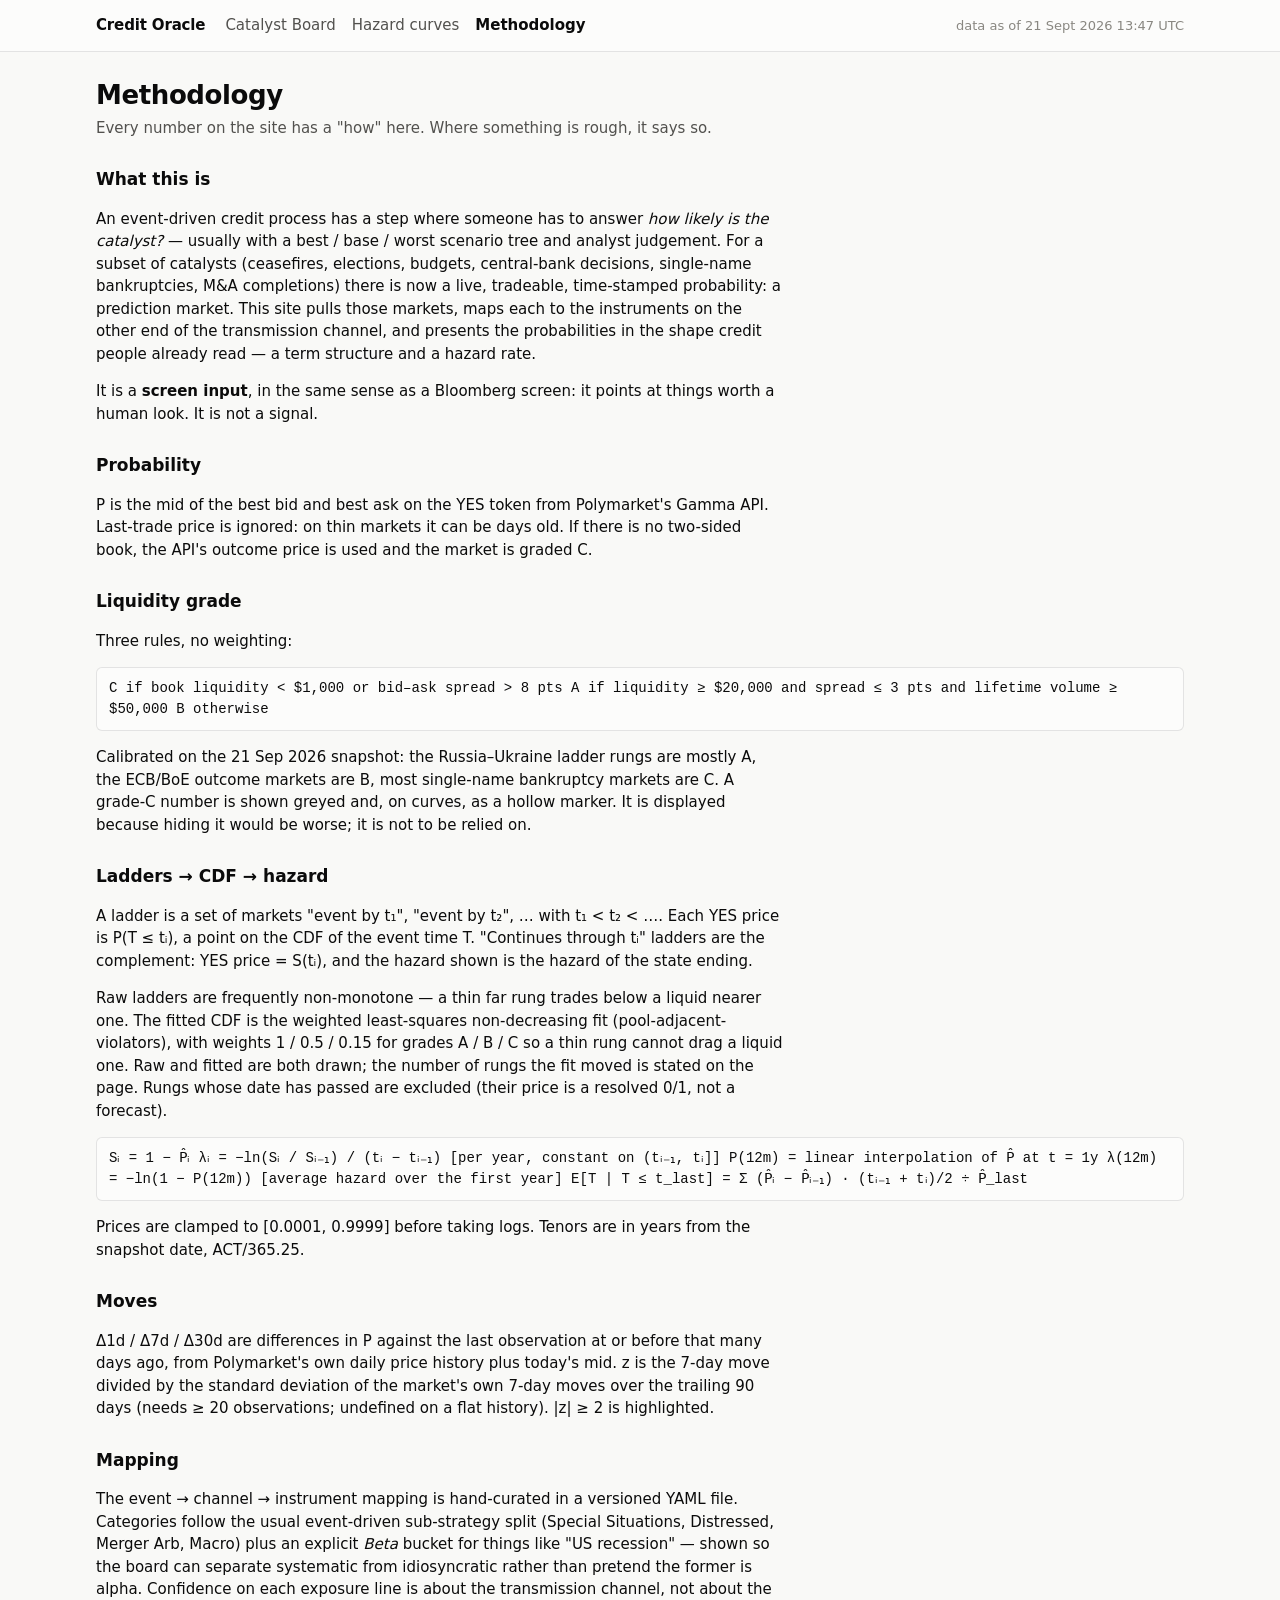
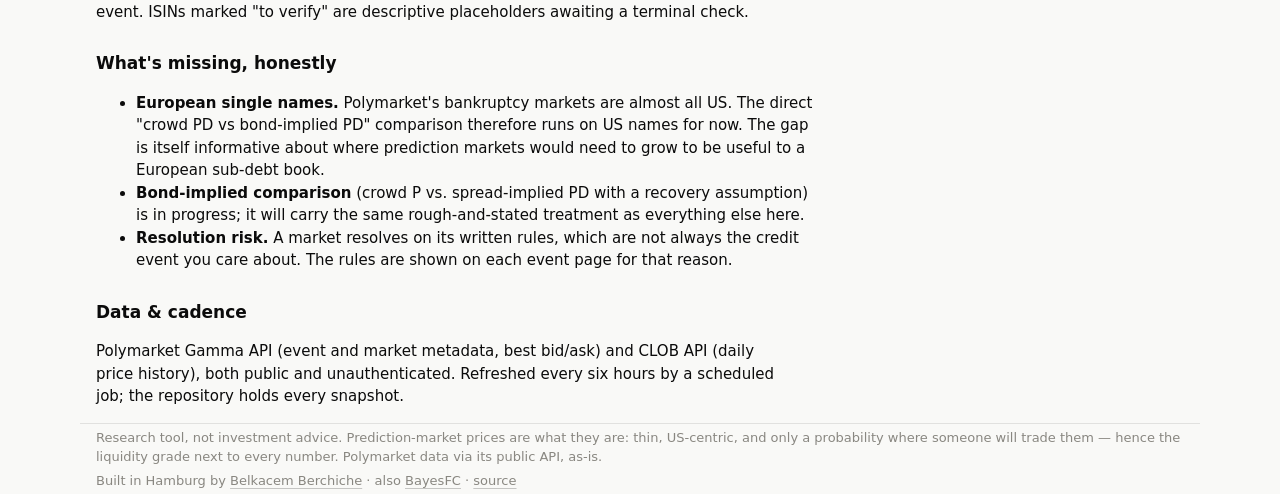
==== site/methodology.html @ 9fae67b4 "Credit Oracle: Polymarket → credit-event probabilities and hazard curves Pipeline (Gamma + CLOB, no " ====
<!doctype html><html lang="en"><head><title>Methodology — Credit Oracle</title><meta charset="utf-8"><meta name="viewport" content="width=device-width, initial-scale=1"><link rel="stylesheet" href="assets/style.css"><link rel="icon" href="data:image/svg+xml,<svg xmlns=%22http://www.w3.org/2000/svg%22 viewBox=%220 0 16 16%22><path d=%22M1 13 L5 9 L8 11 L15 3%22 fill=%22none%22 stroke=%22%232a78d6%22 stroke-width=%222.5%22/></svg>"></head><body>
<header class="top"><div class="wrap">
  <a class="brand" href="index.html">Credit Oracle</a>
  <nav>
    <a href="index.html" >Catalyst Board</a>
    <a href="hazard.html" >Hazard curves</a>
    <a href="methodology.html" aria-current=page>Methodology</a>
  </nav>
  <span class="asof"></span>
</div></header>
<main class="wrap methodology">
  <h1>Methodology</h1>
  <p class="lede">Every number on the site has a "how" here. Where something is rough, it says so.</p>

  <h2>What this is</h2>
  <p>An event-driven credit process has a step where someone has to answer <em>how likely is the catalyst?</em> — usually with a best / base / worst scenario tree and analyst judgement. For a subset of catalysts (ceasefires, elections, budgets, central-bank decisions, single-name bankruptcies, M&amp;A completions) there is now a live, tradeable, time-stamped probability: a prediction market. This site pulls those markets, maps each to the instruments on the other end of the transmission channel, and presents the probabilities in the shape credit people already read — a term structure and a hazard rate.</p>
  <p>It is a <strong>screen input</strong>, in the same sense as a Bloomberg screen: it points at things worth a human look. It is not a signal.</p>

  <h2>Probability</h2>
  <p>P is the mid of the best bid and best ask on the YES token from Polymarket's Gamma API. Last-trade price is ignored: on thin markets it can be days old. If there is no two-sided book, the API's outcome price is used and the market is graded C.</p>

  <h2>Liquidity grade</h2>
  <p>Three rules, no weighting:</p>
  <div class="formula">C  if book liquidity &lt; $1,000  or  bid–ask spread &gt; 8 pts
A  if liquidity ≥ $20,000  and  spread ≤ 3 pts  and  lifetime volume ≥ $50,000
B  otherwise</div>
  <p>Calibrated on the 21 Sep 2026 snapshot: the Russia–Ukraine ladder rungs are mostly A, the ECB/BoE outcome markets are B, most single-name bankruptcy markets are C. A grade-C number is shown greyed and, on curves, as a hollow marker. It is displayed because hiding it would be worse; it is not to be relied on.</p>

  <h2>Ladders → CDF → hazard</h2>
  <p>A ladder is a set of markets "event by t₁", "event by t₂", … with t₁ &lt; t₂ &lt; …. Each YES price is P(T ≤ tᵢ), a point on the CDF of the event time T. "Continues through tᵢ" ladders are the complement: YES price = S(tᵢ), and the hazard shown is the hazard of the state ending.</p>
  <p>Raw ladders are frequently non-monotone — a thin far rung trades below a liquid nearer one. The fitted CDF is the weighted least-squares non-decreasing fit (pool-adjacent-violators), with weights 1 / 0.5 / 0.15 for grades A / B / C so a thin rung cannot drag a liquid one. Raw and fitted are both drawn; the number of rungs the fit moved is stated on the page. Rungs whose date has passed are excluded (their price is a resolved 0/1, not a forecast).</p>
  <div class="formula">Sᵢ = 1 − P̂ᵢ
λᵢ = −ln(Sᵢ / Sᵢ₋₁) / (tᵢ − tᵢ₋₁)        [per year, constant on (tᵢ₋₁, tᵢ]]
P(12m) = linear interpolation of P̂ at t = 1y
λ(12m) = −ln(1 − P(12m))                 [average hazard over the first year]
E[T | T ≤ t_last] = Σ (P̂ᵢ − P̂ᵢ₋₁) · (tᵢ₋₁ + tᵢ)/2  ÷  P̂_last</div>
  <p>Prices are clamped to [0.0001, 0.9999] before taking logs. Tenors are in years from the snapshot date, ACT/365.25.</p>

  <h2>Moves</h2>
  <p>Δ1d / Δ7d / Δ30d are differences in P against the last observation at or before that many days ago, from Polymarket's own daily price history plus today's mid. z is the 7-day move divided by the standard deviation of the market's own 7-day moves over the trailing 90 days (needs ≥ 20 observations; undefined on a flat history). |z| ≥ 2 is highlighted.</p>

  <h2>Mapping</h2>
  <p>The event → channel → instrument mapping is hand-curated in a versioned YAML file. Categories follow the usual event-driven sub-strategy split (Special Situations, Distressed, Merger Arb, Macro) plus an explicit <em>Beta</em> bucket for things like "US recession" — shown so the board can separate systematic from idiosyncratic rather than pretend the former is alpha. Confidence on each exposure line is about the transmission channel, not about the event. ISINs marked "to verify" are descriptive placeholders awaiting a terminal check.</p>

  <h2>What's missing, honestly</h2>
  <ul>
    <li><strong>European single names.</strong> Polymarket's bankruptcy markets are almost all US. The direct "crowd PD vs bond-implied PD" comparison therefore runs on US names for now. The gap is itself informative about where prediction markets would need to grow to be useful to a European sub-debt book.</li>
    <li><strong>Bond-implied comparison</strong> (crowd P vs. spread-implied PD with a recovery assumption) is in progress; it will carry the same rough-and-stated treatment as everything else here.</li>
    <li><strong>Resolution risk.</strong> A market resolves on its written rules, which are not always the credit event you care about. The rules are shown on each event page for that reason.</li>
  </ul>

  <h2>Data &amp; cadence</h2>
  <p>Polymarket Gamma API (event and market metadata, best bid/ask) and CLOB API (daily price history), both public and unauthenticated. Refreshed every six hours by a scheduled job; the repository holds every snapshot.</p>
</main>
<footer class="wrap">
  <p>Research tool, not investment advice. Prediction-market prices are what they are: thin, US-centric, and only a probability where someone will trade them — hence the liquidity grade next to every number. Polymarket data via its public API, as-is.</p>
  <p>Built in Hamburg by <a href="https://belkacem.xyz">Belkacem Berchiche</a> · also <a href="https://bayesfc.com">BayesFC</a> · <a href="https://github.com/BelkacemB/credit-oracle">source</a></p>
</footer>
<script src="assets/app.js"></script>
</body></html>
---- site/assets/style.css ----
:root {
  color-scheme: light;
  --page: #f9f9f7; --surface: #fcfcfb; --ink: #0b0b0b; --ink-2: #52514e; --muted: #898781;
  --grid: #e1e0d9; --axis: #c3c2b7; --border: rgba(11,11,11,0.10); --border-strong: rgba(11,11,11,0.22);
  --s1: #2a78d6; --s2: #eb6834; --s3: #1baf7a; --s4: #eda100; --s5: #e87ba4; --s6: #008300; --s7: #4a3aa7; --s8: #e34948;
  --good: #006300; --bad: #d03b3b; --warn: #fab219;
  --chip: #f0efec;
}
@media (prefers-color-scheme: dark) {
  :root:where(:not([data-theme="light"])) {
    color-scheme: dark;
    --page: #0d0d0d; --surface: #1a1a19; --ink: #ffffff; --ink-2: #c3c2b7; --muted: #898781;
    --grid: #2c2c2a; --axis: #383835; --border: rgba(255,255,255,0.10); --border-strong: rgba(255,255,255,0.25);
    --s1: #3987e5; --s2: #d95926; --s3: #199e70; --s4: #c98500; --s5: #d55181; --s6: #008300; --s7: #9085e9; --s8: #e66767;
    --good: #0ca30c; --bad: #d03b3b; --chip: #383835;
  }
}
:root[data-theme="dark"] {
  color-scheme: dark;
  --page: #0d0d0d; --surface: #1a1a19; --ink: #ffffff; --ink-2: #c3c2b7; --muted: #898781;
  --grid: #2c2c2a; --axis: #383835; --border: rgba(255,255,255,0.10); --border-strong: rgba(255,255,255,0.25);
  --s1: #3987e5; --s2: #d95926; --s3: #199e70; --s4: #c98500; --s5: #d55181; --s6: #008300; --s7: #9085e9; --s8: #e66767;
  --good: #0ca30c; --bad: #d03b3b; --chip: #383835;
}

* { box-sizing: border-box; }
html { -webkit-text-size-adjust: 100%; }
body {
  margin: 0; background: var(--page); color: var(--ink);
  font: 15px/1.5 system-ui, -apple-system, "Segoe UI", sans-serif;
}
a { color: inherit; text-decoration: underline; text-decoration-color: var(--border-strong); text-underline-offset: 3px; }
a:hover { text-decoration-color: var(--ink); }
.wrap { max-width: 1120px; margin: 0 auto; padding: 0 16px; }
header.top { border-bottom: 1px solid var(--border); background: var(--surface); }
header.top .wrap { display: flex; align-items: baseline; gap: 20px; flex-wrap: wrap; padding: 14px 16px; }
header.top .brand { font-weight: 700; letter-spacing: -0.01em; text-decoration: none; }
header.top nav { display: flex; gap: 16px; flex-wrap: wrap; }
header.top nav a { text-decoration: none; color: var(--ink-2); }
header.top nav a[aria-current] { color: var(--ink); font-weight: 600; }
header.top .asof { margin-left: auto; color: var(--muted); font-size: 13px; font-variant-numeric: tabular-nums; }

h1 { font-size: 26px; line-height: 1.2; letter-spacing: -0.015em; margin: 28px 0 6px; }
h2 { font-size: 17px; margin: 32px 0 10px; }
h3 { font-size: 15px; margin: 18px 0 6px; }
.lede { color: var(--ink-2); max-width: 70ch; margin: 0 0 8px; }
.tagline { color: var(--muted); font-style: italic; margin: 0 0 18px; }
.muted { color: var(--muted); }
.small { font-size: 13px; }
.mono, .num { font-variant-numeric: tabular-nums; }
.card { background: var(--surface); border: 1px solid var(--border); border-radius: 8px; padding: 16px; }
.grid2 { display: grid; grid-template-columns: 1fr 1fr; gap: 16px; }
@media (max-width: 760px) { .grid2 { grid-template-columns: 1fr; } }

/* chips */
.chip { display: inline-block; font-size: 12px; line-height: 18px; padding: 0 8px; border-radius: 9px; background: var(--chip); color: var(--ink-2); white-space: nowrap; }
.chip.cat { border: 1px solid var(--border); }
.grade { display: inline-block; width: 20px; height: 20px; line-height: 18px; text-align: center; border-radius: 4px; font-size: 12px; font-weight: 700; border: 1px solid var(--border-strong); }
.grade.A { background: var(--ink); color: var(--surface); border-color: var(--ink); }
.grade.B { background: transparent; }
.grade.C { background: transparent; color: var(--muted); border-style: dashed; }
.dir { font-weight: 600; }
.dir.positive { color: var(--good); } .dir.negative { color: var(--bad); } .dir.mixed { color: var(--ink-2); }
.delta { font-variant-numeric: tabular-nums; white-space: nowrap; }
.delta.up { color: var(--ink); } .delta.down { color: var(--ink); }
.delta .arrow { color: var(--muted); }
.z { color: var(--muted); font-size: 12px; }
.z.hot { color: var(--ink); font-weight: 600; }

/* board table */
.controls { display: flex; gap: 10px; flex-wrap: wrap; align-items: center; margin: 14px 0; font-size: 13px; }
.controls select, .controls input { font: inherit; padding: 4px 8px; border: 1px solid var(--border-strong); border-radius: 6px; background: var(--surface); color: var(--ink); }
.controls label { display: flex; gap: 6px; align-items: center; color: var(--ink-2); }
table.board { width: 100%; border-collapse: collapse; background: var(--surface); border: 1px solid var(--border); border-radius: 8px; overflow: hidden; }
table.board th, table.board td { padding: 9px 10px; text-align: left; vertical-align: top; border-top: 1px solid var(--border); }
table.board th { font-size: 12px; font-weight: 600; color: var(--ink-2); text-transform: uppercase; letter-spacing: 0.04em; border-top: 0; background: var(--surface); cursor: pointer; user-select: none; white-space: nowrap; }
table.board th[aria-sort]::after { content: " ↓"; color: var(--muted); }
table.board th[aria-sort="ascending"]::after { content: " ↑"; }
table.board td.num, table.board th.num { text-align: right; font-variant-numeric: tabular-nums; white-space: nowrap; }
table.board tr.headline td:first-child { border-left: 3px solid var(--ink); }
table.board td .title a { text-decoration: none; font-weight: 600; }
table.board td .sub { color: var(--muted); font-size: 12px; }
table.board td .exp { color: var(--ink-2); font-size: 13px; }
table.board tr:hover td { background: color-mix(in srgb, var(--chip) 55%, var(--surface)); }
.p { font-size: 17px; font-weight: 600; }
.p.c { color: var(--muted); font-weight: 500; }
@media (max-width: 760px) {
  table.board .hide-sm { display: none; }
  table.board th, table.board td { padding: 8px 6px; }
}
.movers { display: grid; grid-template-columns: repeat(auto-fill, minmax(190px, 1fr)); gap: 10px; margin: 10px 0 4px; }
.mover { background: var(--surface); border: 1px solid var(--border); border-radius: 8px; padding: 10px 12px; text-decoration: none; }
.mover .t { font-size: 13px; color: var(--ink-2); line-height: 1.3; }
.mover .v { font-size: 20px; font-weight: 700; font-variant-numeric: tabular-nums; margin-top: 4px; }
.mover .v small { font-size: 13px; font-weight: 500; color: var(--muted); }

/* charts */
.chart { position: relative; width: 100%; }
.chart svg { display: block; width: 100%; height: auto; overflow: visible; font: 12px system-ui, sans-serif; }
.chart .grid line { stroke: var(--grid); stroke-width: 1; }
.chart .axis line, .chart .axis path { stroke: var(--axis); stroke-width: 1; fill: none; }
.chart .axis text { fill: var(--muted); }
.chart .line { fill: none; stroke: var(--s1); stroke-width: 2; stroke-linejoin: round; stroke-linecap: round; }
.chart .area { fill: var(--s1); opacity: 0.08; }
.chart .dot { fill: var(--s1); stroke: var(--surface); stroke-width: 2; }
.chart .dot.hollow { fill: var(--surface); stroke: var(--s1); stroke-width: 2; }
.chart .dot.raw { fill: var(--muted); stroke: var(--surface); }
.chart .dot.raw.hollow { fill: var(--surface); stroke: var(--muted); }
.chart .lbl { fill: var(--ink-2); font-size: 12px; }
.chart .title { fill: var(--ink); font-size: 13px; font-weight: 600; }
.chart .crosshair { stroke: var(--axis); stroke-dasharray: 3 3; }
.tip { position: absolute; pointer-events: none; background: var(--surface); border: 1px solid var(--border-strong); border-radius: 6px; padding: 6px 9px; font-size: 12px; line-height: 1.35; box-shadow: 0 2px 8px rgba(0,0,0,0.08); white-space: nowrap; display: none; z-index: 2; }
.tip b { font-variant-numeric: tabular-nums; }
.legend { display: flex; gap: 14px; flex-wrap: wrap; font-size: 13px; margin: 6px 0 0; color: var(--ink-2); }
.legend .sw { display: inline-block; width: 14px; height: 3px; vertical-align: middle; margin-right: 6px; border-radius: 2px; }
.spark { width: 84px; height: 24px; display: block; }
.spark path { fill: none; stroke: var(--ink-2); stroke-width: 1.5; }

/* event page */
.stats { display: grid; grid-template-columns: repeat(auto-fit, minmax(150px, 1fr)); gap: 10px; margin: 12px 0 8px; }
.stat { background: var(--surface); border: 1px solid var(--border); border-radius: 8px; padding: 10px 12px; }
.stat .k { font-size: 12px; color: var(--muted); }
.stat .v { font-size: 22px; font-weight: 700; font-variant-numeric: tabular-nums; }
.stat .v small { font-size: 13px; font-weight: 500; color: var(--muted); }
table.plain { width: 100%; border-collapse: collapse; font-size: 14px; }
table.plain th, table.plain td { padding: 7px 8px; border-top: 1px solid var(--border); text-align: left; vertical-align: top; }
table.plain th { font-size: 12px; color: var(--ink-2); text-transform: uppercase; letter-spacing: 0.04em; border-top: 0; }
table.plain td.num, table.plain th.num { text-align: right; font-variant-numeric: tabular-nums; }
.exposure { border-top: 1px solid var(--border); padding: 10px 0; }
.exposure:first-child { border-top: 0; padding-top: 0; }
.exposure .issuer { font-weight: 600; }
.exposure .instr { font-size: 13px; color: var(--ink-2); font-variant-numeric: tabular-nums; }
.exposure .chan { font-size: 14px; margin-top: 2px; }
.scen { display: grid; grid-template-columns: 70px 1fr; gap: 6px 12px; font-size: 14px; }
.scen .k { color: var(--muted); font-size: 12px; text-transform: uppercase; letter-spacing: 0.04em; padding-top: 3px; }
details.res summary { cursor: pointer; color: var(--ink-2); }
details.res p { white-space: pre-wrap; font-size: 13px; color: var(--ink-2); }
.notice { font-size: 13px; color: var(--muted); border-left: 2px solid var(--border-strong); padding-left: 10px; margin: 12px 0; }

footer { margin: 48px 0 32px; color: var(--muted); font-size: 13px; border-top: 1px solid var(--border); padding-top: 14px; }
footer p { margin: 4px 0; }
.methodology h2 { margin-top: 28px; }
.methodology p, .methodology li { max-width: 72ch; }
.methodology code { font-size: 13px; background: var(--chip); padding: 1px 5px; border-radius: 4px; }
.methodology .formula { font-family: ui-monospace, SFMono-Regular, Menlo, monospace; font-size: 14px; background: var(--surface); border: 1px solid var(--border); border-radius: 6px; padding: 10px 12px; margin: 8px 0; overflow-x: auto; }
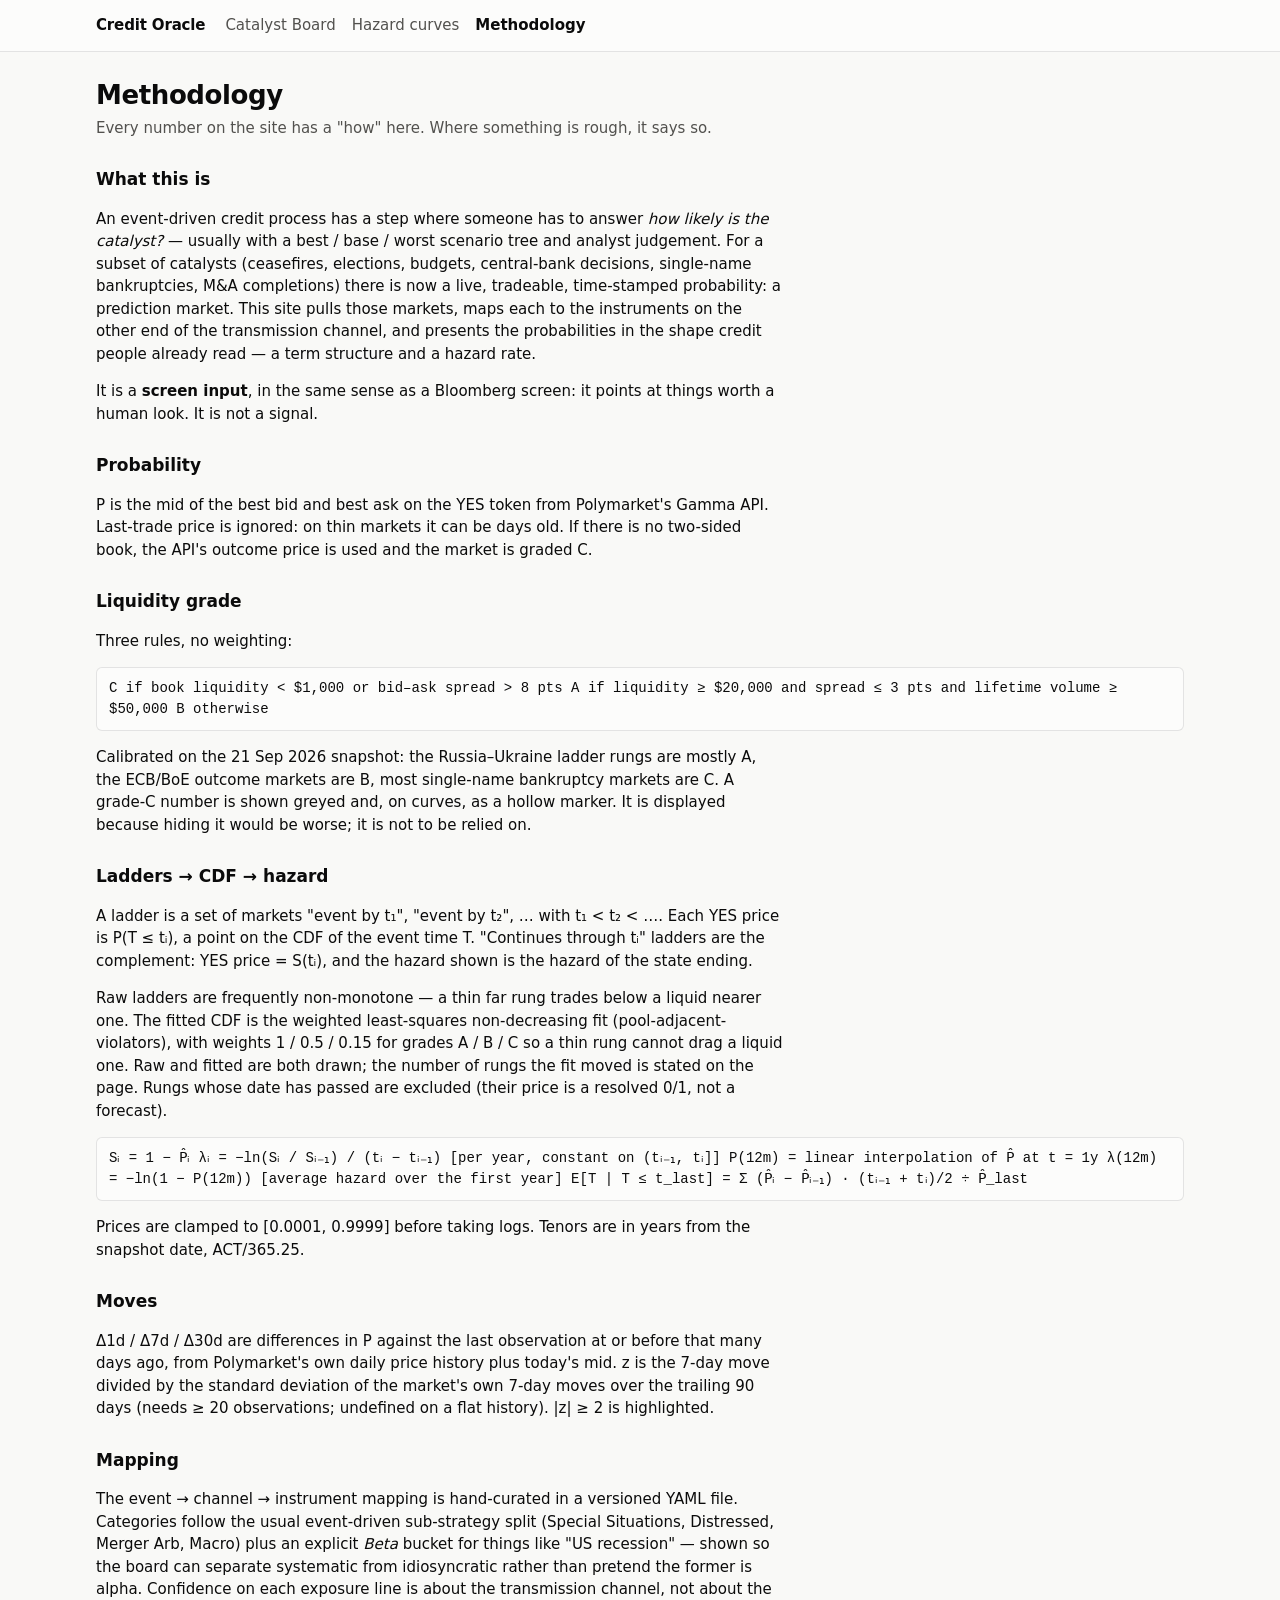
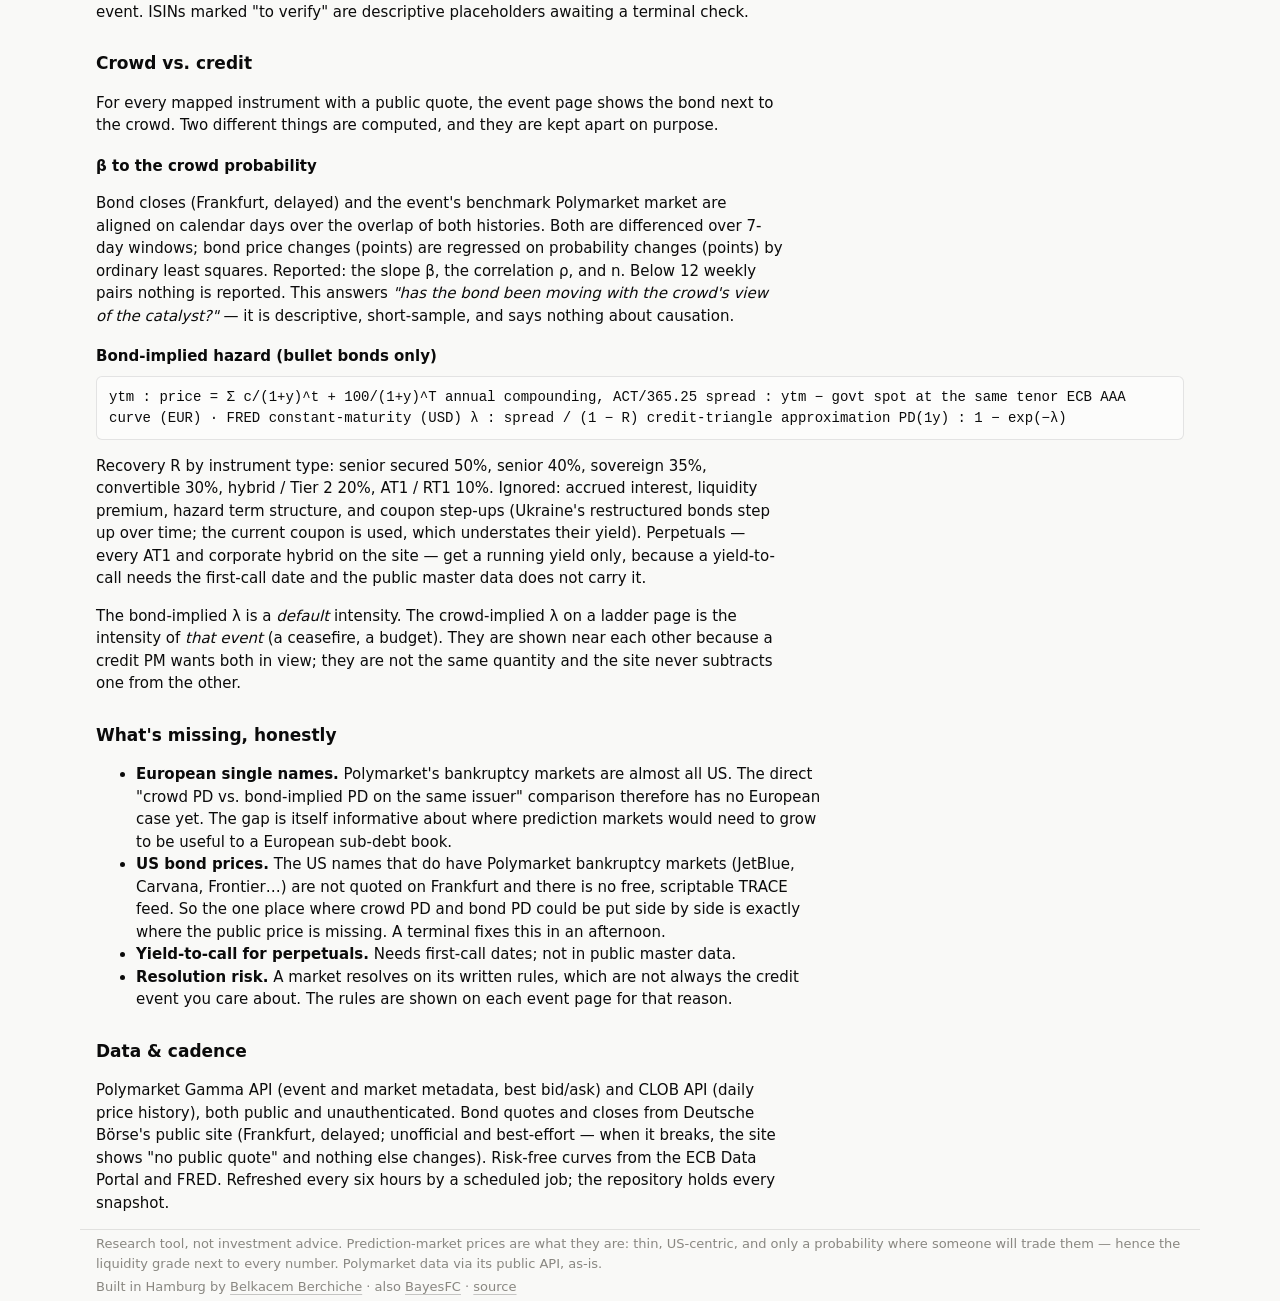
==== commit 1b588611: "Crowd vs. credit: Frankfurt quotes, bond β to crowd probability, bullet-bond implied hazard, hazard " ====
--- a/site/methodology.html
+++ b/site/methodology.html
@@ -42,15 +42,28 @@
   <h2>Mapping</h2>
   <p>The event → channel → instrument mapping is hand-curated in a versioned YAML file. Categories follow the usual event-driven sub-strategy split (Special Situations, Distressed, Merger Arb, Macro) plus an explicit <em>Beta</em> bucket for things like "US recession" — shown so the board can separate systematic from idiosyncratic rather than pretend the former is alpha. Confidence on each exposure line is about the transmission channel, not about the event. ISINs marked "to verify" are descriptive placeholders awaiting a terminal check.</p>
 
+  <h2 id="credit">Crowd vs. credit</h2>
+  <p>For every mapped instrument with a public quote, the event page shows the bond next to the crowd. Two different things are computed, and they are kept apart on purpose.</p>
+  <h3>β to the crowd probability</h3>
+  <p>Bond closes (Frankfurt, delayed) and the event's benchmark Polymarket market are aligned on calendar days over the overlap of both histories. Both are differenced over 7-day windows; bond price changes (points) are regressed on probability changes (points) by ordinary least squares. Reported: the slope β, the correlation ρ, and n. Below 12 weekly pairs nothing is reported. This answers <em>"has the bond been moving with the crowd's view of the catalyst?"</em> — it is descriptive, short-sample, and says nothing about causation.</p>
+  <h3>Bond-implied hazard (bullet bonds only)</h3>
+  <div class="formula">ytm     : price = Σ c/(1+y)^t + 100/(1+y)^T        annual compounding, ACT/365.25
+spread  : ytm − govt spot at the same tenor         ECB AAA curve (EUR) · FRED constant-maturity (USD)
+λ       : spread / (1 − R)                          credit-triangle approximation
+PD(1y)  : 1 − exp(−λ)</div>
+  <p>Recovery R by instrument type: senior secured 50%, senior 40%, sovereign 35%, convertible 30%, hybrid / Tier 2 20%, AT1 / RT1 10%. Ignored: accrued interest, liquidity premium, hazard term structure, and coupon step-ups (Ukraine's restructured bonds step up over time; the current coupon is used, which understates their yield). Perpetuals — every AT1 and corporate hybrid on the site — get a running yield only, because a yield-to-call needs the first-call date and the public master data does not carry it.</p>
+  <p>The bond-implied λ is a <em>default</em> intensity. The crowd-implied λ on a ladder page is the intensity of <em>that event</em> (a ceasefire, a budget). They are shown near each other because a credit PM wants both in view; they are not the same quantity and the site never subtracts one from the other.</p>
+
   <h2>What's missing, honestly</h2>
   <ul>
-    <li><strong>European single names.</strong> Polymarket's bankruptcy markets are almost all US. The direct "crowd PD vs bond-implied PD" comparison therefore runs on US names for now. The gap is itself informative about where prediction markets would need to grow to be useful to a European sub-debt book.</li>
-    <li><strong>Bond-implied comparison</strong> (crowd P vs. spread-implied PD with a recovery assumption) is in progress; it will carry the same rough-and-stated treatment as everything else here.</li>
+    <li><strong>European single names.</strong> Polymarket's bankruptcy markets are almost all US. The direct "crowd PD vs. bond-implied PD on the same issuer" comparison therefore has no European case yet. The gap is itself informative about where prediction markets would need to grow to be useful to a European sub-debt book.</li>
+    <li><strong>US bond prices.</strong> The US names that do have Polymarket bankruptcy markets (JetBlue, Carvana, Frontier…) are not quoted on Frankfurt and there is no free, scriptable TRACE feed. So the one place where crowd PD and bond PD could be put side by side is exactly where the public price is missing. A terminal fixes this in an afternoon.</li>
+    <li><strong>Yield-to-call for perpetuals.</strong> Needs first-call dates; not in public master data.</li>
     <li><strong>Resolution risk.</strong> A market resolves on its written rules, which are not always the credit event you care about. The rules are shown on each event page for that reason.</li>
   </ul>
 
   <h2>Data &amp; cadence</h2>
-  <p>Polymarket Gamma API (event and market metadata, best bid/ask) and CLOB API (daily price history), both public and unauthenticated. Refreshed every six hours by a scheduled job; the repository holds every snapshot.</p>
+  <p>Polymarket Gamma API (event and market metadata, best bid/ask) and CLOB API (daily price history), both public and unauthenticated. Bond quotes and closes from Deutsche Börse's public site (Frankfurt, delayed; unofficial and best-effort — when it breaks, the site shows "no public quote" and nothing else changes). Risk-free curves from the ECB Data Portal and FRED. Refreshed every six hours by a scheduled job; the repository holds every snapshot.</p>
 </main>
 <footer class="wrap">
   <p>Research tool, not investment advice. Prediction-market prices are what they are: thin, US-centric, and only a probability where someone will trade them — hence the liquidity grade next to every number. Polymarket data via its public API, as-is.</p>
--- a/site/assets/style.css
+++ b/site/assets/style.css
@@ -143,3 +143,14 @@
 .methodology p, .methodology li { max-width: 72ch; }
 .methodology code { font-size: 13px; background: var(--chip); padding: 1px 5px; border-radius: 4px; }
 .methodology .formula { font-family: ui-monospace, SFMono-Regular, Menlo, monospace; font-size: 14px; background: var(--surface); border: 1px solid var(--border); border-radius: 6px; padding: 10px 12px; margin: 8px 0; overflow-x: auto; }
+
+/* heatmap */
+.hm { font-size: 11px; color: var(--muted); font-variant-numeric: tabular-nums; }
+.hm-head, .hm-row { display: flex; align-items: stretch; }
+.hm-head span { text-align: center; padding-bottom: 4px; flex: 1 1 0; }
+.hm-head .hm-date { flex: 0 0 52px; }
+.hm-row .hm-cell { flex: 1 1 0; }
+.hm-date { flex: 0 0 52px; text-align: right; padding-right: 8px; line-height: 12px; }
+.hm-cell { height: 12px; margin: 0 1px 1px 0; border-radius: 2px; }
+.hm-cell.empty { background: repeating-linear-gradient(45deg, transparent 0 3px, var(--grid) 3px 4px); }
+.hm-scale i { display: inline-block; width: 10px; height: 10px; margin-right: 1px; border-radius: 1px; vertical-align: middle; }
